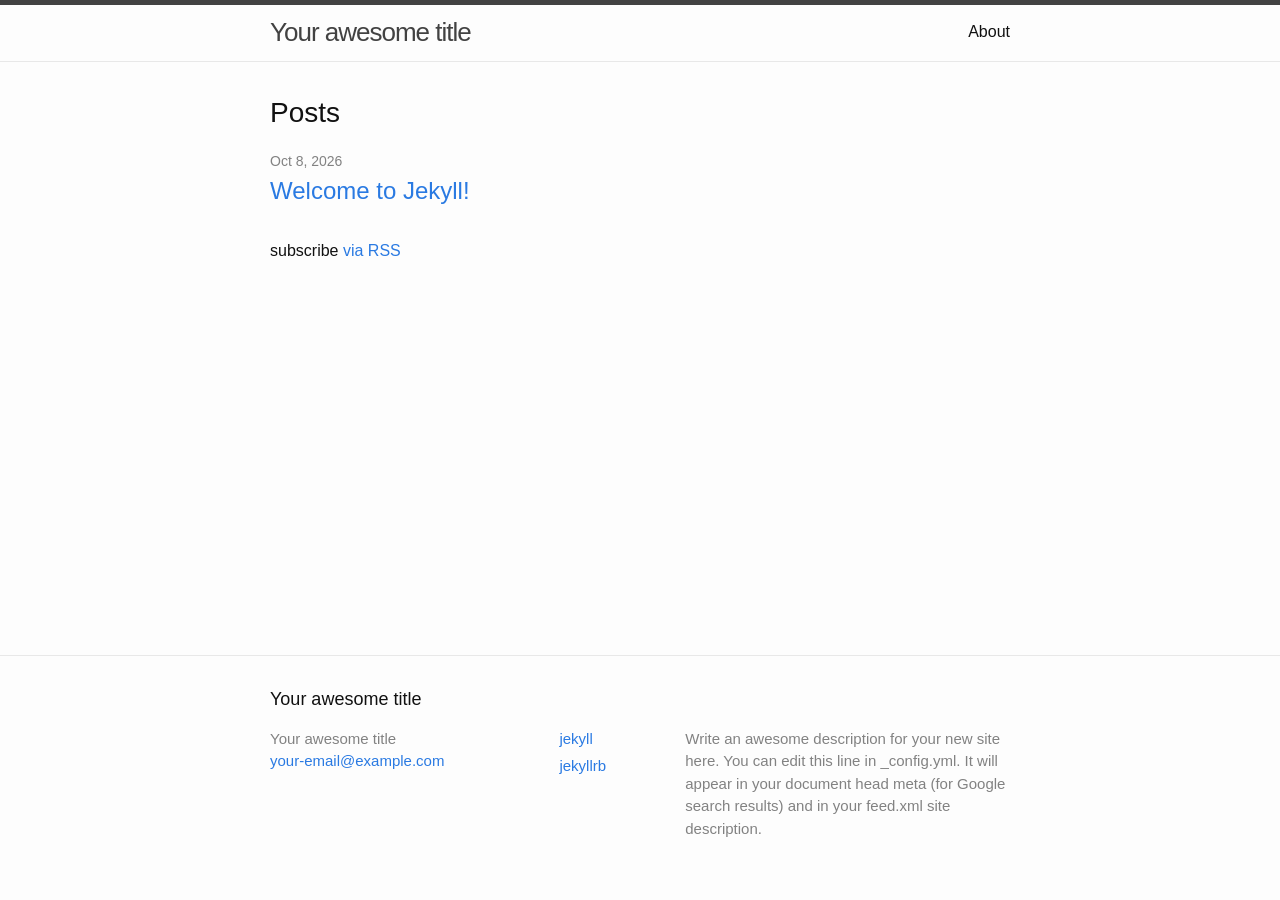
==== index.html @ 472cd076 "deploy: PulseGear/FleetImpulse.in@5b609e39529fab833a03f950bbbc239ffcf9d746" ====
<!DOCTYPE html>
<html lang="en"><head>
  <meta charset="utf-8">
  <meta http-equiv="X-UA-Compatible" content="IE=edge">
  <meta name="viewport" content="width=device-width, initial-scale=1"><!-- Begin Jekyll SEO tag v2.9.1 -->
<title>Your awesome title | Write an awesome description for your new site here. You can edit this line in _config.yml. It will appear in your document head meta (for Google search results) and in your feed.xml site description.</title>
<meta name="generator" content="Jekyll v4.4.1" />
<meta property="og:title" content="Your awesome title" />
<meta property="og:locale" content="en_US" />
<meta name="description" content="Write an awesome description for your new site here. You can edit this line in _config.yml. It will appear in your document head meta (for Google search results) and in your feed.xml site description." />
<meta name="twitter:description" property="og:description" content="Write an awesome description for your new site here. You can edit this line in _config.yml. It will appear in your document head meta (for Google search results) and in your feed.xml site description." />
<link rel="canonical" href="/" />
<meta property="og:url" content="/" />
<meta property="og:site_name" content="Your awesome title" />
<meta property="og:type" content="website" />
<meta name="twitter:card" content="summary" />
<meta name="twitter:title" content="Your awesome title" />
<script type="application/ld+json">
{"@context":"https://schema.org","@type":"WebSite","description":"Write an awesome description for your new site here. You can edit this line in _config.yml. It will appear in your document head meta (for Google search results) and in your feed.xml site description.","headline":"Your awesome title","name":"Your awesome title","url":"/"}</script>
<!-- End Jekyll SEO tag -->
<link rel="stylesheet" href="/assets/main.css"><link type="application/atom+xml" rel="alternate" href="/feed.xml" title="Your awesome title" /></head>
<body><header class="site-header" role="banner">

  <div class="wrapper"><a class="site-title" rel="author" href="/">Your awesome title</a><nav class="site-nav">
        <input type="checkbox" id="nav-trigger" class="nav-trigger" />
        <label for="nav-trigger">
          <span class="menu-icon">
            <svg viewBox="0 0 18 15" width="18px" height="15px">
              <path d="M18,1.484c0,0.82-0.665,1.484-1.484,1.484H1.484C0.665,2.969,0,2.304,0,1.484l0,0C0,0.665,0.665,0,1.484,0 h15.032C17.335,0,18,0.665,18,1.484L18,1.484z M18,7.516C18,8.335,17.335,9,16.516,9H1.484C0.665,9,0,8.335,0,7.516l0,0 c0-0.82,0.665-1.484,1.484-1.484h15.032C17.335,6.031,18,6.696,18,7.516L18,7.516z M18,13.516C18,14.335,17.335,15,16.516,15H1.484 C0.665,15,0,14.335,0,13.516l0,0c0-0.82,0.665-1.483,1.484-1.483h15.032C17.335,12.031,18,12.695,18,13.516L18,13.516z"/>
            </svg>
          </span>
        </label>

        <div class="trigger"><a class="page-link" href="/about/">About</a></div>
      </nav></div>
</header>
<main class="page-content" aria-label="Content">
      <div class="wrapper">
        <div class="home">
<h2 class="post-list-heading">Posts</h2>
    <ul class="post-list"><li><span class="post-meta">Oct 8, 2026</span>
        <h3>
          <a class="post-link" href="/jekyll/update/2026/10/08/welcome-to-jekyll.html">
            Welcome to Jekyll!
          </a>
        </h3></li></ul>

    <p class="rss-subscribe">subscribe <a href="/feed.xml">via RSS</a></p></div>

      </div>
    </main><footer class="site-footer h-card">
  <data class="u-url" href="/"></data>

  <div class="wrapper">

    <h2 class="footer-heading">Your awesome title</h2>

    <div class="footer-col-wrapper">
      <div class="footer-col footer-col-1">
        <ul class="contact-list">
          <li class="p-name">Your awesome title</li><li><a class="u-email" href="mailto:your-email@example.com">your-email@example.com</a></li></ul>
      </div>

      <div class="footer-col footer-col-2"><ul class="social-media-list"><li><a href="https://github.com/jekyll"><svg class="svg-icon"><use xlink:href="/assets/minima-social-icons.svg#github"></use></svg> <span class="username">jekyll</span></a></li><li><a href="https://www.twitter.com/jekyllrb"><svg class="svg-icon"><use xlink:href="/assets/minima-social-icons.svg#twitter"></use></svg> <span class="username">jekyllrb</span></a></li></ul>
</div>

      <div class="footer-col footer-col-3">
        <p>Write an awesome description for your new site here. You can edit this line in _config.yml. It will appear in your document head meta (for Google search results) and in your feed.xml site description.</p>
      </div>
    </div>

  </div>

</footer>
</body>

</html>
---- assets/main.css ----
/**
 * Reset some basic elements
 */
body, h1, h2, h3, h4, h5, h6,
p, blockquote, pre, hr,
dl, dd, ol, ul, figure {
  margin: 0;
  padding: 0;
}

/**
 * Basic styling
 */
body {
  font: 400 16px/1.5 -apple-system, BlinkMacSystemFont, "Segoe UI", Roboto, Helvetica, Arial, sans-serif, "Apple Color Emoji", "Segoe UI Emoji", "Segoe UI Symbol";
  color: #111;
  background-color: #fdfdfd;
  -webkit-text-size-adjust: 100%;
  -webkit-font-feature-settings: "kern" 1;
  -moz-font-feature-settings: "kern" 1;
  -o-font-feature-settings: "kern" 1;
  font-feature-settings: "kern" 1;
  font-kerning: normal;
  display: flex;
  min-height: 100vh;
  flex-direction: column;
}

/**
 * Set `margin-bottom` to maintain vertical rhythm
 */
h1, h2, h3, h4, h5, h6,
p, blockquote, pre,
ul, ol, dl, figure,
.highlight {
  margin-bottom: 15px;
}

/**
 * `main` element
 */
main {
  display: block; /* Default value of `display` of `main` element is 'inline' in IE 11. */
}

/**
 * Images
 */
img {
  max-width: 100%;
  vertical-align: middle;
}

/**
 * Figures
 */
figure > img {
  display: block;
}

figcaption {
  font-size: 14px;
}

/**
 * Lists
 */
ul, ol {
  margin-left: 30px;
}

li > ul,
li > ol {
  margin-bottom: 0;
}

/**
 * Headings
 */
h1, h2, h3, h4, h5, h6 {
  font-weight: 400;
}

/**
 * Links
 */
a {
  color: #2a7ae2;
  text-decoration: none;
}
a:visited {
  color: rgb(8.9993518068%, 33.8251498947%, 66.0986874088%);
}
a:hover {
  color: #111;
  text-decoration: underline;
}
.social-media-list a:hover {
  text-decoration: none;
}
.social-media-list a:hover .username {
  text-decoration: underline;
}

/**
 * Blockquotes
 */
blockquote {
  color: #828282;
  border-left: 4px solid #e8e8e8;
  padding-left: 15px;
  font-size: 18px;
  letter-spacing: -1px;
  font-style: italic;
}
blockquote > :last-child {
  margin-bottom: 0;
}

/**
 * Code formatting
 */
pre,
code {
  font-size: 15px;
  border: 1px solid #e8e8e8;
  border-radius: 3px;
  background-color: #eef;
}

code {
  padding: 1px 5px;
}

pre {
  padding: 8px 12px;
  overflow-x: auto;
}
pre > code {
  border: 0;
  padding-right: 0;
  padding-left: 0;
}

/**
 * Wrapper
 */
.wrapper {
  max-width: -webkit-calc(800px - (30px * 2));
  max-width: calc(800px - 30px * 2);
  margin-right: auto;
  margin-left: auto;
  padding-right: 30px;
  padding-left: 30px;
}
@media screen and (max-width: 800px) {
  .wrapper {
    max-width: -webkit-calc(800px - (30px));
    max-width: calc(800px - (30px));
    padding-right: 15px;
    padding-left: 15px;
  }
}

/**
 * Clearfix
 */
.footer-col-wrapper:after, .wrapper:after {
  content: "";
  display: table;
  clear: both;
}

/**
 * Icons
 */
.svg-icon {
  width: 16px;
  height: 16px;
  display: inline-block;
  fill: #828282;
  padding-right: 5px;
  vertical-align: text-top;
}

.social-media-list li + li {
  padding-top: 5px;
}

/**
 * Tables
 */
table {
  margin-bottom: 30px;
  width: 100%;
  text-align: left;
  color: rgb(24.6666666667%, 24.6666666667%, 24.6666666667%);
  border-collapse: collapse;
  border: 1px solid #e8e8e8;
}
table tr:nth-child(even) {
  background-color: rgb(96.9803921569%, 96.9803921569%, 96.9803921569%);
}
table th, table td {
  padding: 9.999999999px 15px;
}
table th {
  background-color: rgb(93.9803921569%, 93.9803921569%, 93.9803921569%);
  border: 1px solid rgb(86.9803921569%, 86.9803921569%, 86.9803921569%);
  border-bottom-color: rgb(78.9803921569%, 78.9803921569%, 78.9803921569%);
}
table td {
  border: 1px solid #e8e8e8;
}

/**
 * Site header
 */
.site-header {
  border-top: 5px solid rgb(25.9803921569%, 25.9803921569%, 25.9803921569%);
  border-bottom: 1px solid #e8e8e8;
  min-height: 55.95px;
  position: relative;
}

.site-title {
  font-size: 26px;
  font-weight: 300;
  line-height: 54px;
  letter-spacing: -1px;
  margin-bottom: 0;
  float: left;
}
.site-title, .site-title:visited {
  color: rgb(25.9803921569%, 25.9803921569%, 25.9803921569%);
}

.site-nav {
  float: right;
  line-height: 54px;
}
.site-nav .nav-trigger {
  display: none;
}
.site-nav .menu-icon {
  display: none;
}
.site-nav .page-link {
  color: #111;
  line-height: 1.5;
}
.site-nav .page-link:not(:last-child) {
  margin-right: 20px;
}
@media screen and (max-width: 600px) {
  .site-nav {
    position: absolute;
    top: 9px;
    right: 15px;
    background-color: #fdfdfd;
    border: 1px solid #e8e8e8;
    border-radius: 5px;
    text-align: right;
  }
  .site-nav label[for=nav-trigger] {
    display: block;
    float: right;
    width: 36px;
    height: 36px;
    z-index: 2;
    cursor: pointer;
  }
  .site-nav .menu-icon {
    display: block;
    float: right;
    width: 36px;
    height: 26px;
    line-height: 0;
    padding-top: 10px;
    text-align: center;
  }
  .site-nav .menu-icon > svg {
    fill: rgb(25.9803921569%, 25.9803921569%, 25.9803921569%);
  }
  .site-nav input ~ .trigger {
    clear: both;
    display: none;
  }
  .site-nav input:checked ~ .trigger {
    display: block;
    padding-bottom: 5px;
  }
  .site-nav .page-link {
    display: block;
    margin-left: 20px;
    padding: 5px 10px;
  }
  .site-nav .page-link:not(:last-child) {
    margin-right: 0;
  }
}

/**
 * Site footer
 */
.site-footer {
  border-top: 1px solid #e8e8e8;
  padding: 30px 0;
}

.footer-heading {
  font-size: 18px;
  margin-bottom: 15px;
}

.contact-list,
.social-media-list {
  list-style: none;
  margin-left: 0;
}

.footer-col-wrapper {
  font-size: 15px;
  color: #828282;
  margin-left: -15px;
}

.footer-col {
  float: left;
  margin-bottom: 15px;
  padding-left: 15px;
}

.footer-col-1 {
  width: -webkit-calc(35% - (30px / 2));
  width: calc(35% - 30px / 2);
}

.footer-col-2 {
  width: -webkit-calc(20% - (30px / 2));
  width: calc(20% - 30px / 2);
}

.footer-col-3 {
  width: -webkit-calc(45% - (30px / 2));
  width: calc(45% - 30px / 2);
}

@media screen and (max-width: 800px) {
  .footer-col-1,
  .footer-col-2 {
    width: -webkit-calc(50% - (30px / 2));
    width: calc(50% - 30px / 2);
  }
  .footer-col-3 {
    width: -webkit-calc(100% - (30px / 2));
    width: calc(100% - 30px / 2);
  }
}
@media screen and (max-width: 600px) {
  .footer-col {
    float: none;
    width: -webkit-calc(100% - (30px / 2));
    width: calc(100% - 30px / 2);
  }
}
/**
 * Page content
 */
.page-content {
  padding: 30px 0;
  flex: 1;
}

.page-heading {
  font-size: 32px;
}

.post-list-heading {
  font-size: 28px;
}

.post-list {
  margin-left: 0;
  list-style: none;
}
.post-list > li {
  margin-bottom: 30px;
}

.post-meta {
  font-size: 14px;
  color: #828282;
}

.post-link {
  display: block;
  font-size: 24px;
}

/**
 * Posts
 */
.post-header {
  margin-bottom: 30px;
}

.post-title {
  font-size: 42px;
  letter-spacing: -1px;
  line-height: 1;
}
@media screen and (max-width: 800px) {
  .post-title {
    font-size: 36px;
  }
}

.post-content {
  margin-bottom: 30px;
}
.post-content h2 {
  font-size: 32px;
}
@media screen and (max-width: 800px) {
  .post-content h2 {
    font-size: 28px;
  }
}
.post-content h3 {
  font-size: 26px;
}
@media screen and (max-width: 800px) {
  .post-content h3 {
    font-size: 22px;
  }
}
.post-content h4 {
  font-size: 20px;
}
@media screen and (max-width: 800px) {
  .post-content h4 {
    font-size: 18px;
  }
}

/**
 * Syntax highlighting styles
 */
.highlight {
  background: #fff;
}
.highlighter-rouge .highlight {
  background: #eef;
}
.highlight .c {
  color: #998;
  font-style: italic;
}
.highlight .err {
  color: #a61717;
  background-color: #e3d2d2;
}
.highlight .k {
  font-weight: bold;
}
.highlight .o {
  font-weight: bold;
}
.highlight .cm {
  color: #998;
  font-style: italic;
}
.highlight .cp {
  color: #999;
  font-weight: bold;
}
.highlight .c1 {
  color: #998;
  font-style: italic;
}
.highlight .cs {
  color: #999;
  font-weight: bold;
  font-style: italic;
}
.highlight .gd {
  color: #000;
  background-color: #fdd;
}
.highlight .gd .x {
  color: #000;
  background-color: #faa;
}
.highlight .ge {
  font-style: italic;
}
.highlight .gr {
  color: #a00;
}
.highlight .gh {
  color: #999;
}
.highlight .gi {
  color: #000;
  background-color: #dfd;
}
.highlight .gi .x {
  color: #000;
  background-color: #afa;
}
.highlight .go {
  color: #888;
}
.highlight .gp {
  color: #555;
}
.highlight .gs {
  font-weight: bold;
}
.highlight .gu {
  color: #aaa;
}
.highlight .gt {
  color: #a00;
}
.highlight .kc {
  font-weight: bold;
}
.highlight .kd {
  font-weight: bold;
}
.highlight .kp {
  font-weight: bold;
}
.highlight .kr {
  font-weight: bold;
}
.highlight .kt {
  color: #458;
  font-weight: bold;
}
.highlight .m {
  color: #099;
}
.highlight .s {
  color: #d14;
}
.highlight .na {
  color: #008080;
}
.highlight .nb {
  color: #0086B3;
}
.highlight .nc {
  color: #458;
  font-weight: bold;
}
.highlight .no {
  color: #008080;
}
.highlight .ni {
  color: #800080;
}
.highlight .ne {
  color: #900;
  font-weight: bold;
}
.highlight .nf {
  color: #900;
  font-weight: bold;
}
.highlight .nn {
  color: #555;
}
.highlight .nt {
  color: #000080;
}
.highlight .nv {
  color: #008080;
}
.highlight .ow {
  font-weight: bold;
}
.highlight .w {
  color: #bbb;
}
.highlight .mf {
  color: #099;
}
.highlight .mh {
  color: #099;
}
.highlight .mi {
  color: #099;
}
.highlight .mo {
  color: #099;
}
.highlight .sb {
  color: #d14;
}
.highlight .sc {
  color: #d14;
}
.highlight .sd {
  color: #d14;
}
.highlight .s2 {
  color: #d14;
}
.highlight .se {
  color: #d14;
}
.highlight .sh {
  color: #d14;
}
.highlight .si {
  color: #d14;
}
.highlight .sx {
  color: #d14;
}
.highlight .sr {
  color: #009926;
}
.highlight .s1 {
  color: #d14;
}
.highlight .ss {
  color: #990073;
}
.highlight .bp {
  color: #999;
}
.highlight .vc {
  color: #008080;
}
.highlight .vg {
  color: #008080;
}
.highlight .vi {
  color: #008080;
}
.highlight .il {
  color: #099;
}

/*# sourceMappingURL=main.css.map */
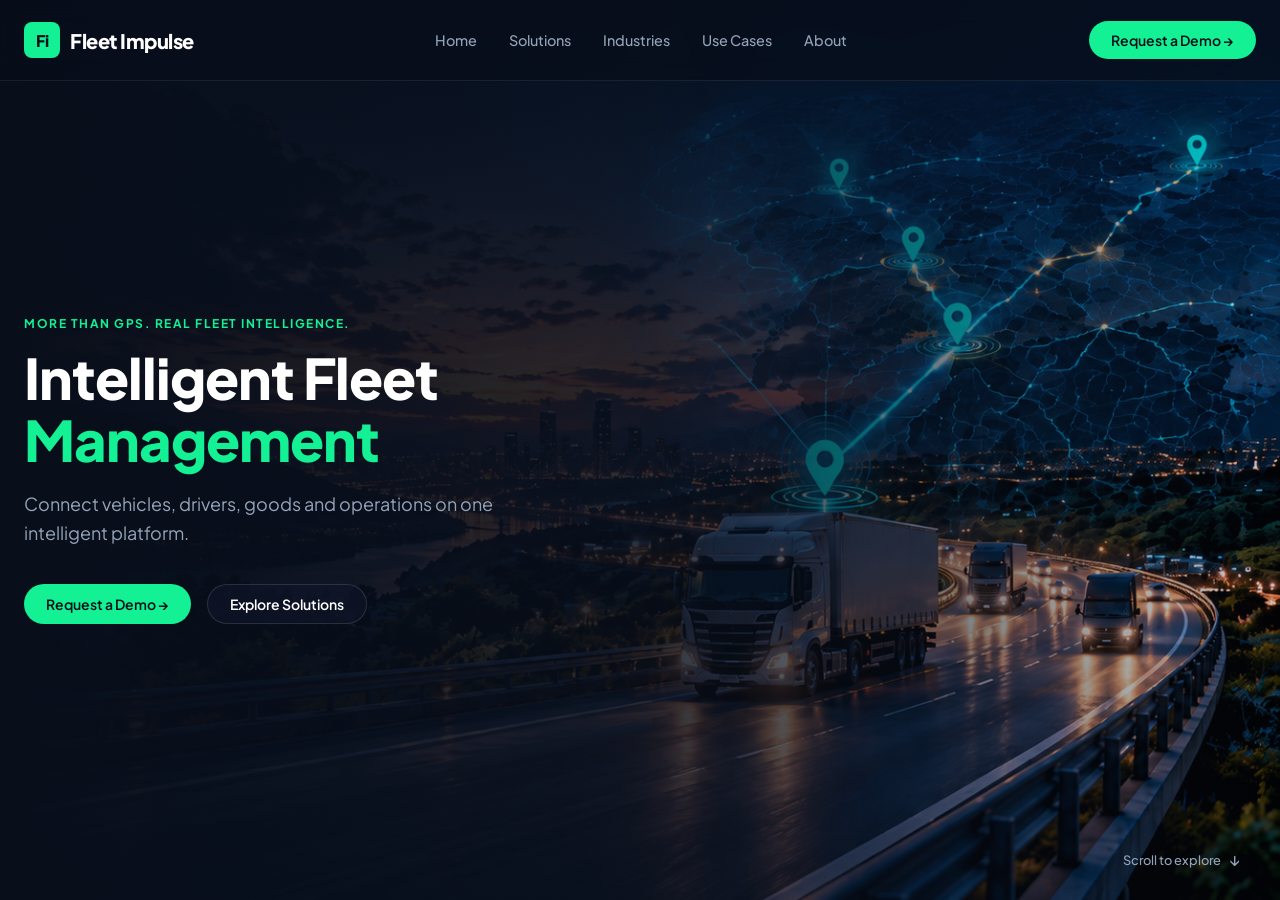
==== commit 504d4705: "deploy: PulseGear/FleetImpulse.in@5bba567a466fba588f09e1c0fe38f28b420a9d62" ====
--- a/index.html
+++ b/index.html
@@ -1,77 +1,68 @@
 <!DOCTYPE html>
-<html lang="en"><head>
+<html lang="en">
+<head>
   <meta charset="utf-8">
-  <meta http-equiv="X-UA-Compatible" content="IE=edge">
-  <meta name="viewport" content="width=device-width, initial-scale=1"><!-- Begin Jekyll SEO tag v2.9.1 -->
-<title>Your awesome title | Write an awesome description for your new site here. You can edit this line in _config.yml. It will appear in your document head meta (for Google search results) and in your feed.xml site description.</title>
-<meta name="generator" content="Jekyll v4.4.1" />
-<meta property="og:title" content="Your awesome title" />
-<meta property="og:locale" content="en_US" />
-<meta name="description" content="Write an awesome description for your new site here. You can edit this line in _config.yml. It will appear in your document head meta (for Google search results) and in your feed.xml site description." />
-<meta name="twitter:description" property="og:description" content="Write an awesome description for your new site here. You can edit this line in _config.yml. It will appear in your document head meta (for Google search results) and in your feed.xml site description." />
-<link rel="canonical" href="/" />
-<meta property="og:url" content="/" />
-<meta property="og:site_name" content="Your awesome title" />
-<meta property="og:type" content="website" />
-<meta name="twitter:card" content="summary" />
-<meta name="twitter:title" content="Your awesome title" />
-<script type="application/ld+json">
-{"@context":"https://schema.org","@type":"WebSite","description":"Write an awesome description for your new site here. You can edit this line in _config.yml. It will appear in your document head meta (for Google search results) and in your feed.xml site description.","headline":"Your awesome title","name":"Your awesome title","url":"/"}</script>
-<!-- End Jekyll SEO tag -->
-<link rel="stylesheet" href="/assets/main.css"><link type="application/atom+xml" rel="alternate" href="/feed.xml" title="Your awesome title" /></head>
-<body><header class="site-header" role="banner">
+<meta name="viewport" content="width=device-width, initial-scale=1.0">
+<title>Fleet Impulse | Intelligent Fleet Management | Fleet Impulse</title>
+<link rel="stylesheet" href="/assets/css/main.css">
+</head>
+<body>
 
-  <div class="wrapper"><a class="site-title" rel="author" href="/">Your awesome title</a><nav class="site-nav">
-        <input type="checkbox" id="nav-trigger" class="nav-trigger" />
-        <label for="nav-trigger">
-          <span class="menu-icon">
-            <svg viewBox="0 0 18 15" width="18px" height="15px">
-              <path d="M18,1.484c0,0.82-0.665,1.484-1.484,1.484H1.484C0.665,2.969,0,2.304,0,1.484l0,0C0,0.665,0.665,0,1.484,0 h15.032C17.335,0,18,0.665,18,1.484L18,1.484z M18,7.516C18,8.335,17.335,9,16.516,9H1.484C0.665,9,0,8.335,0,7.516l0,0 c0-0.82,0.665-1.484,1.484-1.484h15.032C17.335,6.031,18,6.696,18,7.516L18,7.516z M18,13.516C18,14.335,17.335,15,16.516,15H1.484 C0.665,15,0,14.335,0,13.516l0,0c0-0.82,0.665-1.483,1.484-1.483h15.032C17.335,12.031,18,12.695,18,13.516L18,13.516z"/>
-            </svg>
-          </span>
-        </label>
+  <header class="site-header">
+  <div class="container header-inner">
+    <a href="/" class="brand-logo">
+      <div class="logo-badge">Fi</div>
+      <span>Fleet Impulse</span>
+    </a>
 
-        <div class="trigger"><a class="page-link" href="/about/">About</a></div>
-      </nav></div>
+    <nav class="nav-links">
+      <a href="#">Home</a>
+      <a href="#solutions">Solutions</a>
+      <a href="#industries">Industries</a>
+      <a href="#use-cases">Use Cases</a>
+      <a href="#about">About</a>
+    </nav>
+
+    <div class="header-actions">
+      <a href="#" class="btn btn-primary">Request a Demo &rarr;</a>
+    </div>
+  </div>
 </header>
-<main class="page-content" aria-label="Content">
-      <div class="wrapper">
-        <div class="home">
-<h2 class="post-list-heading">Posts</h2>
-    <ul class="post-list"><li><span class="post-meta">Oct 8, 2026</span>
-        <h3>
-          <a class="post-link" href="/jekyll/update/2026/10/08/welcome-to-jekyll.html">
-            Welcome to Jekyll!
-          </a>
-        </h3></li></ul>
 
-    <p class="rss-subscribe">subscribe <a href="/feed.xml">via RSS</a></p></div>
+<section class="hero-section">
+  <!-- Background Image & Overlay -->
+  <div class="hero-bg-wrapper">
+    <img src="/assets/images/hero-bg.png" alt="Fleet Impulse Connected Highway" class="hero-bg-img">
+    <div class="hero-bg-overlay"></div>
+  </div>
 
-      </div>
-    </main><footer class="site-footer h-card">
-  <data class="u-url" href="/"></data>
-
-  <div class="wrapper">
-
-    <h2 class="footer-heading">Your awesome title</h2>
-
-    <div class="footer-col-wrapper">
-      <div class="footer-col footer-col-1">
-        <ul class="contact-list">
-          <li class="p-name">Your awesome title</li><li><a class="u-email" href="mailto:your-email@example.com">your-email@example.com</a></li></ul>
-      </div>
-
-      <div class="footer-col footer-col-2"><ul class="social-media-list"><li><a href="https://github.com/jekyll"><svg class="svg-icon"><use xlink:href="/assets/minima-social-icons.svg#github"></use></svg> <span class="username">jekyll</span></a></li><li><a href="https://www.twitter.com/jekyllrb"><svg class="svg-icon"><use xlink:href="/assets/minima-social-icons.svg#twitter"></use></svg> <span class="username">jekyllrb</span></a></li></ul>
-</div>
-
-      <div class="footer-col footer-col-3">
-        <p>Write an awesome description for your new site here. You can edit this line in _config.yml. It will appear in your document head meta (for Google search results) and in your feed.xml site description.</p>
+  <div class="container hero-content-container">
+    <div class="hero-grid">
+      <!-- Left Column Content -->
+      <div class="hero-text-col">
+        <span class="eyebrow">MORE THAN GPS. REAL FLEET INTELLIGENCE.</span>
+        <h1 class="hero-title">
+          Intelligent Fleet <br>
+          <span class="highlight">Management</span>
+        </h1>
+        <p class="hero-subtitle">
+          Connect vehicles, drivers, goods and operations on one intelligent platform.
+        </p>
+        
+        <div class="hero-buttons">
+          <a href="#" class="btn btn-primary">Request a Demo &rarr;</a>
+          <a href="#solutions" class="btn btn-outline">Explore Solutions</a>
+        </div>
       </div>
     </div>
-
   </div>
 
-</footer>
+  <!-- Scroll Cue (Anchored to Bottom Right) -->
+  <a href="#solutions" class="scroll-cue">
+    <span>Scroll to explore</span>
+    <span class="arrow-down">&darr;</span>
+  </a>
+</section>
+
 </body>
-
-</html>
+</html>
--- a/assets/css/main.css
+++ b/assets/css/main.css
@@ -0,0 +1 @@
+@import"https://fonts.googleapis.com/css2?family=Plus+Jakarta+Sans:wght@300;400;500;600;700;800&display=swap";:root{--bg-dark: #080E1A;--bg-card: rgba(15, 23, 42, 0.85);--border-color: rgba(255, 255, 255, 0.12);--accent-cyan: #14F195;--accent-cyan-hover: #00D685;--text-white: #FFFFFF;--text-muted: #94A3B8;--font-primary: 'Plus Jakarta Sans', -apple-system, BlinkMacSystemFont, sans-serif}*,*::before,*::after{box-sizing:border-box}html,body{margin:0;padding:0;width:100%;max-width:100%;overflow-x:hidden;background-color:var(--bg-dark);color:var(--text-white);font-family:var(--font-primary);-webkit-font-smoothing:antialiased}a{text-decoration:none;color:inherit}.container{width:100%;max-width:1280px;margin:0 auto;padding:0 24px}.site-header{position:absolute;top:0;left:0;width:100%;z-index:50;border-bottom:1px solid rgba(255,255,255,.08);background:rgba(8,14,26,.7);backdrop-filter:blur(12px)}.header-inner{height:80px;display:flex;align-items:center;justify-content:space-between}.brand-logo{display:flex;align-items:center;gap:10px;font-weight:800;font-size:1.25rem;letter-spacing:-0.5px}.logo-badge{width:36px;height:36px;background-color:var(--accent-cyan);color:#080e1a;border-radius:8px;display:flex;align-items:center;justify-content:center;font-weight:800;font-size:1rem}.nav-links{display:flex;gap:32px;align-items:center}.nav-links a{color:var(--text-muted);font-size:.9rem;font-weight:500;transition:color .2s ease}.nav-links a:hover{color:var(--text-white)}.header-actions{display:flex;align-items:center;gap:12px}.btn{padding:10px 22px;border-radius:30px;font-size:.875rem;font-weight:600;cursor:pointer;display:inline-flex;align-items:center;gap:6px;transition:all .2s ease}.btn-primary{background-color:var(--accent-cyan);color:#080e1a;border:none}.btn-primary:hover{background-color:var(--accent-cyan-hover);transform:translateY(-1px)}.btn-outline{background:rgba(15,23,42,.6);color:var(--text-white);border:1px solid var(--border-color)}.btn-outline:hover{background-color:rgba(255,255,255,.1)}.hero-section{position:relative;min-height:100vh;width:100%;display:flex;align-items:center;padding-top:100px;padding-bottom:60px}.hero-bg-wrapper{position:absolute;top:0;left:0;width:100%;height:100%;z-index:1;overflow:hidden}.hero-bg-img{width:100%;height:100%;object-fit:cover;object-position:center right;display:block}.hero-bg-overlay{position:absolute;inset:0;background:linear-gradient(90deg, #080E1A 0%, rgba(8, 14, 26, 0.85) 50%, rgba(8, 14, 26, 0.2) 100%)}.hero-content-container{position:relative;z-index:10}.hero-grid{display:grid;grid-template-columns:1fr 1fr;gap:40px;align-items:center}.hero-text-col{max-width:580px}.eyebrow{color:var(--accent-cyan);font-size:.75rem;font-weight:700;letter-spacing:1.5px;margin-bottom:16px;display:block}.hero-title{font-size:3.5rem;font-weight:800;line-height:1.1;margin:0 0 20px 0;letter-spacing:-1px}.hero-title .highlight{color:var(--accent-cyan)}.hero-subtitle{color:var(--text-muted);font-size:1.125rem;line-height:1.6;margin-bottom:36px;max-width:480px}.hero-buttons{display:flex;gap:16px}.scroll-cue{position:absolute;bottom:30px;right:40px;z-index:20;display:flex;align-items:center;gap:8px;font-size:.8rem;font-weight:500;color:var(--text-muted);transition:color .2s ease}.scroll-cue:hover{color:var(--accent-cyan)}.scroll-cue .arrow-down{font-size:1rem}@media(max-width: 992px){.hero-grid{grid-template-columns:1fr}.nav-links{display:none}.hero-title{font-size:2.5rem}.hero-bg-overlay{background:linear-gradient(180deg, #080E1A 0%, rgba(8, 14, 26, 0.85) 60%, #080E1A 100%)}.scroll-cue{bottom:20px;right:20px}}/*# sourceMappingURL=main.css.map */
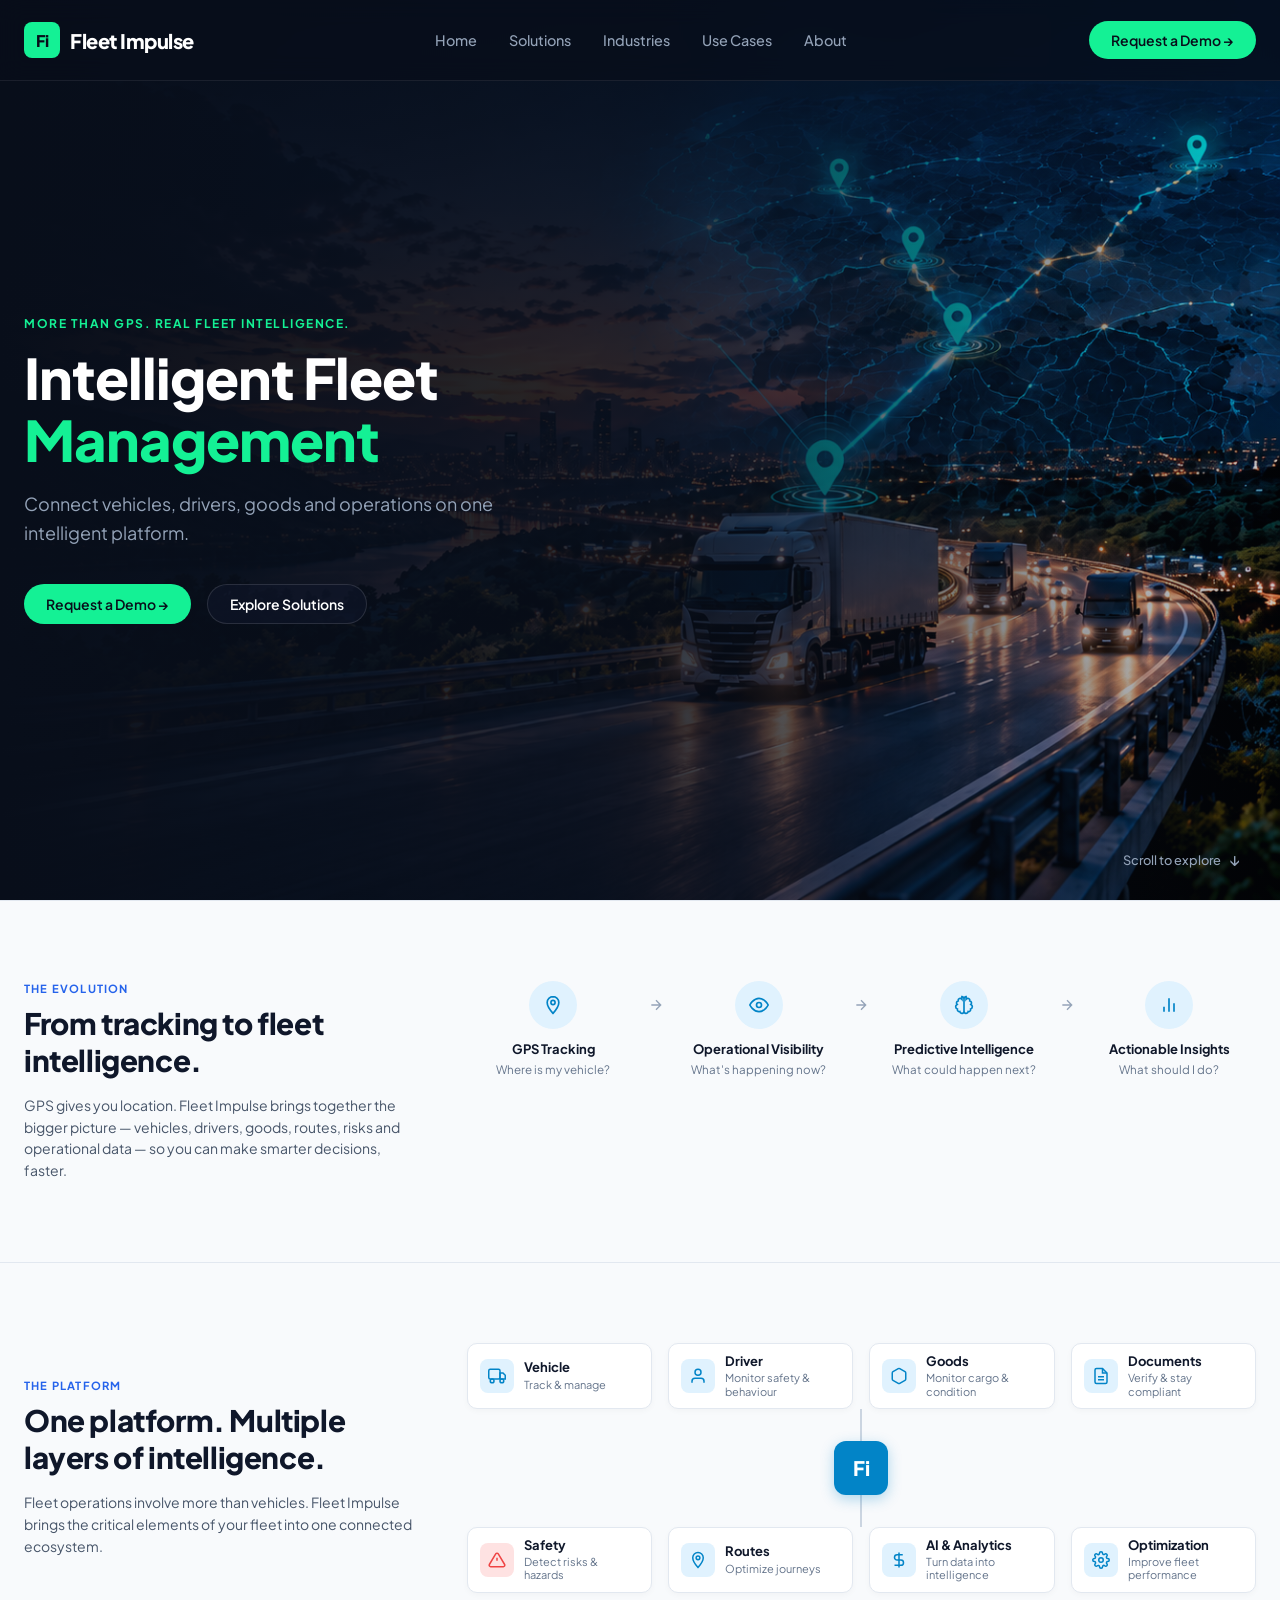
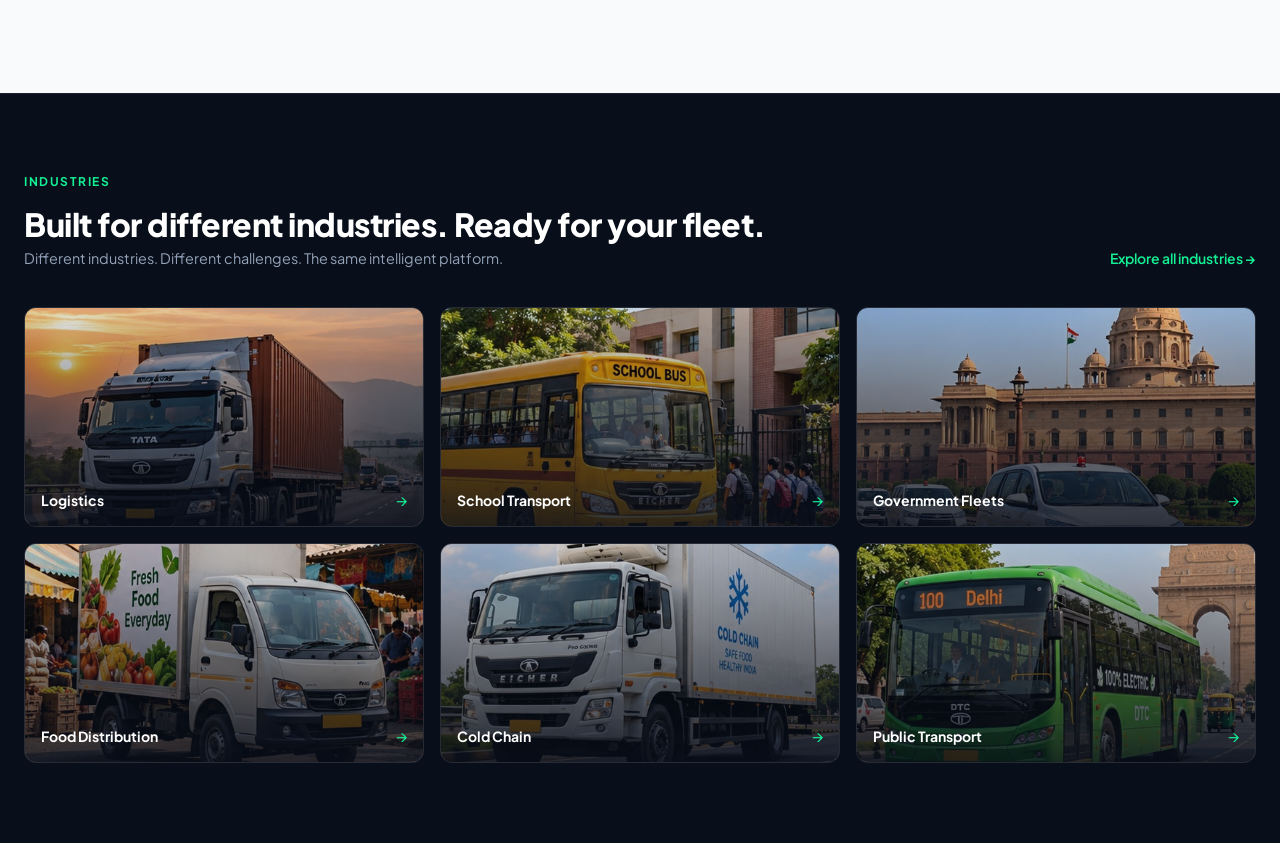
==== commit cf1602c6: "deploy: PulseGear/FleetImpulse.in@04e87a84409951355b4ce1a5a96f19c85a48dc06" ====
--- a/index.html
+++ b/index.html
@@ -63,6 +63,324 @@
     <span class="arrow-down">&darr;</span>
   </a>
 </section>
+<section id="evolution" class="evolution-section">
+  <div class="container">
+    <div class="evolution-grid">
+      
+      <!-- Left Column: Copy -->
+      <div class="evolution-text-col">
+        <span class="section-eyebrow">THE EVOLUTION</span>
+        <h2 class="section-title">From tracking to fleet intelligence.</h2>
+        <p class="section-description">
+          GPS gives you location. Fleet Impulse brings together the bigger picture — vehicles, drivers, goods, routes, risks and operational data — so you can make smarter decisions, faster.
+        </p>
+      </div>
+
+      <!-- Right Column: 4-Step Pipeline -->
+      <div class="evolution-steps-col">
+        <div class="evolution-pipeline">
+          
+          <!-- Step 1 -->
+          <div class="step-card">
+            <div class="step-icon-wrapper">
+              <svg class="step-icon" viewBox="0 0 24 24" fill="none" stroke="currentColor" stroke-width="2">
+                <path d="M12 2C8.13 2 5 5.13 5 9c0 5.25 7 13 7 13s7-7.75 7-13c0-3.87-3.13-7-7-7z"/>
+                <circle cx="12" cy="9" r="2.5"/>
+              </svg>
+            </div>
+            <h3 class="step-title">GPS Tracking</h3>
+            <p class="step-subtitle">Where is my vehicle?</p>
+          </div>
+
+          <div class="step-arrow">
+            <svg viewBox="0 0 24 24" fill="none" stroke="currentColor" stroke-width="2">
+              <path d="M5 12h14M12 5l7 7-7 7"/>
+            </svg>
+          </div>
+
+          <!-- Step 2 -->
+          <div class="step-card">
+            <div class="step-icon-wrapper">
+              <svg class="step-icon" viewBox="0 0 24 24" fill="none" stroke="currentColor" stroke-width="2">
+                <path d="M1 12s4-8 11-8 11 8 11 8-4 8-11 8-11-8-11-8z"/>
+                <circle cx="12" cy="12" r="3"/>
+              </svg>
+            </div>
+            <h3 class="step-title">Operational Visibility</h3>
+            <p class="step-subtitle">What's happening now?</p>
+          </div>
+
+          <div class="step-arrow">
+            <svg viewBox="0 0 24 24" fill="none" stroke="currentColor" stroke-width="2">
+              <path d="M5 12h14M12 5l7 7-7 7"/>
+            </svg>
+          </div>
+
+          <!-- Step 3: Predictive Intelligence (Brain / AI Icon) -->
+          <div class="step-card">
+            <div class="step-icon-wrapper">
+              <svg class="step-icon" viewBox="0 0 24 24" fill="none" stroke="currentColor" stroke-width="2">
+                <path d="M9.5 2A2.5 2.5 0 0 1 12 4.5v15a2.5 2.5 0 0 1-4.96.44 2.5 2.5 0 0 1-2.96-3.08 3 3 0 0 1-.34-5.58 2.5 2.5 0 0 1 1.32-4.24 2.5 2.5 0 0 1 4.44-2.04zM14.5 2A2.5 2.5 0 0 0 12 4.5v15a2.5 2.5 0 0 0 4.96.44 2.5 2.5 0 0 0 2.96-3.08 3 3 0 0 0 .34-5.58 2.5 2.5 0 0 0-1.32-4.24 2.5 2.5 0 0 0-4.44-2.04z"/>
+              </svg>
+            </div>
+            <h3 class="step-title">Predictive Intelligence</h3>
+            <p class="step-subtitle">What could happen next?</p>
+          </div>
+
+          <div class="step-arrow">
+            <svg viewBox="0 0 24 24" fill="none" stroke="currentColor" stroke-width="2">
+              <path d="M5 12h14M12 5l7 7-7 7"/>
+            </svg>
+          </div>
+
+          <!-- Step 4 -->
+          <div class="step-card">
+            <div class="step-icon-wrapper">
+              <svg class="step-icon" viewBox="0 0 24 24" fill="none" stroke="currentColor" stroke-width="2">
+                <path d="M18 20V10M12 20V4M6 20v-6"/>
+              </svg>
+            </div>
+            <h3 class="step-title">Actionable Insights</h3>
+            <p class="step-subtitle">What should I do?</p>
+          </div>
+
+        </div>
+      </div>
+
+    </div>
+  </div>
+</section>
+<section id="platform" class="platform-section">
+  <div class="container">
+    <div class="platform-grid">
+      
+      <!-- Left Column: Copy -->
+      <div class="platform-text-col">
+        <span class="section-eyebrow">THE PLATFORM</span>
+        <h2 class="section-title">One platform. Multiple layers of intelligence.</h2>
+        <p class="section-description">
+          Fleet operations involve more than vehicles. Fleet Impulse brings the critical elements of your fleet into one connected ecosystem.
+        </p>
+      </div>
+
+      <!-- Right Column: Interactive Diagram Ecosystem -->
+      <div class="platform-visual-col">
+        <div class="ecosystem-container">
+          
+          <!-- Top Row Nodes -->
+          <div class="nodes-row top-row">
+            <div class="platform-node">
+              <div class="node-icon-box">
+                <svg viewBox="0 0 24 24" fill="none" stroke="currentColor" stroke-width="2">
+                  <rect x="1" y="3" width="15" height="13" rx="2"/>
+                  <polygon points="16 8 20 8 23 11 23 16 16 16 16 8"/>
+                  <circle cx="5.5" cy="18.5" r="2.5"/>
+                  <circle cx="18.5" cy="18.5" r="2.5"/>
+                </svg>
+              </div>
+              <div class="node-text">
+                <span class="node-title">Vehicle</span>
+                <span class="node-desc">Track & manage</span>
+              </div>
+            </div>
+
+            <div class="platform-node">
+              <div class="node-icon-box">
+                <svg viewBox="0 0 24 24" fill="none" stroke="currentColor" stroke-width="2">
+                  <path d="M20 21v-2a4 4 0 0 0-4-4H8a4 4 0 0 0-4 4v2"/>
+                  <circle cx="12" cy="7" r="4"/>
+                </svg>
+              </div>
+              <div class="node-text">
+                <span class="node-title">Driver</span>
+                <span class="node-desc">Monitor safety & behaviour</span>
+              </div>
+            </div>
+
+            <div class="platform-node">
+              <div class="node-icon-box">
+                <svg viewBox="0 0 24 24" fill="none" stroke="currentColor" stroke-width="2">
+                  <path d="M21 16V8a2 2 0 0 0-1-1.73l-7-4a2 2 0 0 0-2 0l-7 4A2 2 0 0 0 3 8v8a2 2 0 0 0 1 1.73l7 4a2 2 0 0 0 2 0l7-4A2 2 0 0 0 21 16z"/>
+                </svg>
+              </div>
+              <div class="node-text">
+                <span class="node-title">Goods</span>
+                <span class="node-desc">Monitor cargo & condition</span>
+              </div>
+            </div>
+
+            <div class="platform-node">
+              <div class="node-icon-box">
+                <svg viewBox="0 0 24 24" fill="none" stroke="currentColor" stroke-width="2">
+                  <path d="M14 2H6a2 2 0 0 0-2 2v16a2 2 0 0 0 2 2h12a2 2 0 0 0 2-2V8z"/>
+                  <polyline points="14 2 14 8 20 8"/>
+                  <line x1="16" y1="13" x2="8" y2="13"/>
+                  <line x1="16" y1="17" x2="8" y2="17"/>
+                </svg>
+              </div>
+              <div class="node-text">
+                <span class="node-title">Documents</span>
+                <span class="node-desc">Verify & stay compliant</span>
+              </div>
+            </div>
+          </div>
+
+          <!-- Central Core Node -->
+          <div class="center-hub-wrapper">
+            <div class="connecting-line line-v"></div>
+            <div class="center-hub">
+              <span class="hub-logo">Fi</span>
+            </div>
+          </div>
+
+          <!-- Bottom Row Nodes -->
+          <div class="nodes-row bottom-row">
+            <div class="platform-node">
+              <div class="node-icon-box accent-red">
+                <svg viewBox="0 0 24 24" fill="none" stroke="currentColor" stroke-width="2">
+                  <path d="M10.29 3.86L1.82 18a2 2 0 0 0 1.71 3h16.94a2 2 0 0 0 1.71-3L13.71 3.86a2 2 0 0 0-3.42 0z"/>
+                  <line x1="12" y1="9" x2="12" y2="13"/>
+                  <line x1="12" y1="17" x2="12.01" y2="17"/>
+                </svg>
+              </div>
+              <div class="node-text">
+                <span class="node-title">Safety</span>
+                <span class="node-desc">Detect risks & hazards</span>
+              </div>
+            </div>
+
+            <div class="platform-node">
+              <div class="node-icon-box accent-blue">
+                <svg viewBox="0 0 24 24" fill="none" stroke="currentColor" stroke-width="2">
+                  <path d="M12 2C8.13 2 5 5.13 5 9c0 5.25 7 13 7 13s7-7.75 7-13c0-3.87-3.13-7-7-7z"/>
+                  <circle cx="12" cy="9" r="2.5"/>
+                </svg>
+              </div>
+              <div class="node-text">
+                <span class="node-title">Routes</span>
+                <span class="node-desc">Optimize journeys</span>
+              </div>
+            </div>
+
+            <div class="platform-node">
+              <div class="node-icon-box accent-blue">
+                <svg viewBox="0 0 24 24" fill="none" stroke="currentColor" stroke-width="2">
+                  <path d="M12 2v20M17 5H9.5a3.5 3.5 0 0 0 0 7h5a3.5 3.5 0 0 1 0 7H6"/>
+                </svg>
+              </div>
+              <div class="node-text">
+                <span class="node-title">AI & Analytics</span>
+                <span class="node-desc">Turn data into intelligence</span>
+              </div>
+            </div>
+
+            <div class="platform-node">
+              <div class="node-icon-box accent-blue">
+                <svg viewBox="0 0 24 24" fill="none" stroke="currentColor" stroke-width="2">
+                  <circle cx="12" cy="12" r="3"/>
+                  <path d="M19.4 15a1.65 1.65 0 0 0 .33 1.82l.06.06a2 2 0 0 1 0 2.83 2 2 0 0 1-2.83 0l-.06-.06a1.65 1.65 0 0 0-1.82-.33 1.65 1.65 0 0 0-1 1.51V21a2 2 0 0 1-2 2 2 2 0 0 1-2-2v-.09A1.65 1.65 0 0 0 9 19.4a1.65 1.65 0 0 0-1.82.33l-.06.06a2 2 0 0 1-2.83 0 2 2 0 0 1 0-2.83l.06-.06a1.65 1.65 0 0 0 .33-1.82 1.65 1.65 0 0 0-1.51-1H3a2 2 0 0 1-2-2 2 2 0 0 1 2-2h.09A1.65 1.65 0 0 0 4.6 9a1.65 1.65 0 0 0-.33-1.82l-.06-.06a2 2 0 0 1 0-2.83 2 2 0 0 1 2.83 0l.06.06a1.65 1.65 0 0 0 1.82.33H9a1.65 1.65 0 0 0 1-1.51V3a2 2 0 0 1 2-2 2 2 0 0 1 2 2v.09a1.65 1.65 0 0 0 1 1.51 1.65 1.65 0 0 0 1.82-.33l.06-.06a2 2 0 0 1 2.83 0 2 2 0 0 1 0 2.83l-.06.06a1.65 1.65 0 0 0-.33 1.82V9a1.65 1.65 0 0 0 1.51 1H21a2 2 0 0 1 2 2 2 2 0 0 1-2 2h-.09a1.65 1.65 0 0 0-1.51 1z"/>
+                </svg>
+              </div>
+              <div class="node-text">
+                <span class="node-title">Optimization</span>
+                <span class="node-desc">Improve fleet performance</span>
+              </div>
+            </div>
+          </div>
+
+        </div>
+      </div>
+
+    </div>
+  </div>
+</section>
+<section id="industries" class="industries-section">
+  <div class="container">
+    
+    <!-- Section Header -->
+    <div class="industries-header">
+      <div class="header-left">
+        <span class="eyebrow">INDUSTRIES</span>
+        <h2 class="industries-title">Built for different industries. Ready for your fleet.</h2>
+        <p class="industries-subtitle">Different industries. Different challenges. The same intelligent platform.</p>
+      </div>
+      <a href="/industries/" class="explore-link">Explore all industries &rarr;</a>
+    </div>
+
+    <!-- Dynamic Collection Cards Grid -->
+    <div class="industry-cards-grid">
+      
+      
+        <a href="/industries/logistics/" class="industry-card ">
+          <div class="card-image-wrapper">
+            <img src="/assets/images/industries/logistics.jpg" alt="Logistics" class="card-bg-img">
+            <div class="card-overlay"></div>
+          </div>
+          <div class="card-content">
+            <span class="card-title">Logistics</span>
+            <span class="card-arrow">&rarr;</span>
+          </div>
+        </a>
+      
+        <a href="/industries/school-transport/" class="industry-card ">
+          <div class="card-image-wrapper">
+            <img src="/assets/images/industries/school-transport.jpg" alt="School Transport" class="card-bg-img">
+            <div class="card-overlay"></div>
+          </div>
+          <div class="card-content">
+            <span class="card-title">School Transport</span>
+            <span class="card-arrow">&rarr;</span>
+          </div>
+        </a>
+      
+        <a href="/industries/government-fleets/" class="industry-card ">
+          <div class="card-image-wrapper">
+            <img src="/assets/images/industries/government-fleets.jpg" alt="Government Fleets" class="card-bg-img">
+            <div class="card-overlay"></div>
+          </div>
+          <div class="card-content">
+            <span class="card-title">Government Fleets</span>
+            <span class="card-arrow">&rarr;</span>
+          </div>
+        </a>
+      
+        <a href="/industries/food-distribution/" class="industry-card desktop-only-card">
+          <div class="card-image-wrapper">
+            <img src="/assets/images/industries/food-distribution.jpg" alt="Food Distribution" class="card-bg-img">
+            <div class="card-overlay"></div>
+          </div>
+          <div class="card-content">
+            <span class="card-title">Food Distribution</span>
+            <span class="card-arrow">&rarr;</span>
+          </div>
+        </a>
+      
+        <a href="/industries/cold-chain/" class="industry-card desktop-only-card">
+          <div class="card-image-wrapper">
+            <img src="/assets/images/industries/cold-chain.jpg" alt="Cold Chain" class="card-bg-img">
+            <div class="card-overlay"></div>
+          </div>
+          <div class="card-content">
+            <span class="card-title">Cold Chain</span>
+            <span class="card-arrow">&rarr;</span>
+          </div>
+        </a>
+      
+        <a href="/industries/public-transport/" class="industry-card desktop-only-card">
+          <div class="card-image-wrapper">
+            <img src="/assets/images/industries/public-transport.jpg" alt="Public Transport" class="card-bg-img">
+            <div class="card-overlay"></div>
+          </div>
+          <div class="card-content">
+            <span class="card-title">Public Transport</span>
+            <span class="card-arrow">&rarr;</span>
+          </div>
+        </a>
+      
+    </div>
+
+  </div>
+</section>
 
 </body>
 </html>
--- a/assets/css/main.css
+++ b/assets/css/main.css
@@ -1 +1 @@
-@import"https://fonts.googleapis.com/css2?family=Plus+Jakarta+Sans:wght@300;400;500;600;700;800&display=swap";:root{--bg-dark: #080E1A;--bg-card: rgba(15, 23, 42, 0.85);--border-color: rgba(255, 255, 255, 0.12);--accent-cyan: #14F195;--accent-cyan-hover: #00D685;--text-white: #FFFFFF;--text-muted: #94A3B8;--font-primary: 'Plus Jakarta Sans', -apple-system, BlinkMacSystemFont, sans-serif}*,*::before,*::after{box-sizing:border-box}html,body{margin:0;padding:0;width:100%;max-width:100%;overflow-x:hidden;background-color:var(--bg-dark);color:var(--text-white);font-family:var(--font-primary);-webkit-font-smoothing:antialiased}a{text-decoration:none;color:inherit}.container{width:100%;max-width:1280px;margin:0 auto;padding:0 24px}.site-header{position:absolute;top:0;left:0;width:100%;z-index:50;border-bottom:1px solid rgba(255,255,255,.08);background:rgba(8,14,26,.7);backdrop-filter:blur(12px)}.header-inner{height:80px;display:flex;align-items:center;justify-content:space-between}.brand-logo{display:flex;align-items:center;gap:10px;font-weight:800;font-size:1.25rem;letter-spacing:-0.5px}.logo-badge{width:36px;height:36px;background-color:var(--accent-cyan);color:#080e1a;border-radius:8px;display:flex;align-items:center;justify-content:center;font-weight:800;font-size:1rem}.nav-links{display:flex;gap:32px;align-items:center}.nav-links a{color:var(--text-muted);font-size:.9rem;font-weight:500;transition:color .2s ease}.nav-links a:hover{color:var(--text-white)}.header-actions{display:flex;align-items:center;gap:12px}.btn{padding:10px 22px;border-radius:30px;font-size:.875rem;font-weight:600;cursor:pointer;display:inline-flex;align-items:center;gap:6px;transition:all .2s ease}.btn-primary{background-color:var(--accent-cyan);color:#080e1a;border:none}.btn-primary:hover{background-color:var(--accent-cyan-hover);transform:translateY(-1px)}.btn-outline{background:rgba(15,23,42,.6);color:var(--text-white);border:1px solid var(--border-color)}.btn-outline:hover{background-color:rgba(255,255,255,.1)}.hero-section{position:relative;min-height:100vh;width:100%;display:flex;align-items:center;padding-top:100px;padding-bottom:60px}.hero-bg-wrapper{position:absolute;top:0;left:0;width:100%;height:100%;z-index:1;overflow:hidden}.hero-bg-img{width:100%;height:100%;object-fit:cover;object-position:center right;display:block}.hero-bg-overlay{position:absolute;inset:0;background:linear-gradient(90deg, #080E1A 0%, rgba(8, 14, 26, 0.85) 50%, rgba(8, 14, 26, 0.2) 100%)}.hero-content-container{position:relative;z-index:10}.hero-grid{display:grid;grid-template-columns:1fr 1fr;gap:40px;align-items:center}.hero-text-col{max-width:580px}.eyebrow{color:var(--accent-cyan);font-size:.75rem;font-weight:700;letter-spacing:1.5px;margin-bottom:16px;display:block}.hero-title{font-size:3.5rem;font-weight:800;line-height:1.1;margin:0 0 20px 0;letter-spacing:-1px}.hero-title .highlight{color:var(--accent-cyan)}.hero-subtitle{color:var(--text-muted);font-size:1.125rem;line-height:1.6;margin-bottom:36px;max-width:480px}.hero-buttons{display:flex;gap:16px}.scroll-cue{position:absolute;bottom:30px;right:40px;z-index:20;display:flex;align-items:center;gap:8px;font-size:.8rem;font-weight:500;color:var(--text-muted);transition:color .2s ease}.scroll-cue:hover{color:var(--accent-cyan)}.scroll-cue .arrow-down{font-size:1rem}@media(max-width: 992px){.hero-grid{grid-template-columns:1fr}.nav-links{display:none}.hero-title{font-size:2.5rem}.hero-bg-overlay{background:linear-gradient(180deg, #080E1A 0%, rgba(8, 14, 26, 0.85) 60%, #080E1A 100%)}.scroll-cue{bottom:20px;right:20px}}/*# sourceMappingURL=main.css.map */+@import"https://fonts.googleapis.com/css2?family=Plus+Jakarta+Sans:wght@300;400;500;600;700;800&display=swap";:root{--bg-dark: #080E1A;--bg-card: rgba(15, 23, 42, 0.85);--border-color: rgba(255, 255, 255, 0.12);--accent-cyan: #14F195;--accent-cyan-hover: #00D685;--text-white: #FFFFFF;--text-muted: #94A3B8;--font-primary: 'Plus Jakarta Sans', -apple-system, BlinkMacSystemFont, sans-serif}*,*::before,*::after{box-sizing:border-box}html,body{margin:0;padding:0;width:100%;max-width:100%;overflow-x:hidden;background-color:var(--bg-dark);color:var(--text-white);font-family:var(--font-primary);-webkit-font-smoothing:antialiased}a{text-decoration:none;color:inherit}.container{width:100%;max-width:1280px;margin:0 auto;padding:0 24px}.site-header{position:absolute;top:0;left:0;width:100%;z-index:50;border-bottom:1px solid rgba(255,255,255,.08);background:rgba(8,14,26,.7);backdrop-filter:blur(12px)}.header-inner{height:80px;display:flex;align-items:center;justify-content:space-between}.brand-logo{display:flex;align-items:center;gap:10px;font-weight:800;font-size:1.25rem;letter-spacing:-0.5px}.logo-badge{width:36px;height:36px;background-color:var(--accent-cyan);color:#080e1a;border-radius:8px;display:flex;align-items:center;justify-content:center;font-weight:800;font-size:1rem}.nav-links{display:flex;gap:32px;align-items:center}.nav-links a{color:var(--text-muted);font-size:.9rem;font-weight:500;transition:color .2s ease}.nav-links a:hover{color:var(--text-white)}.header-actions{display:flex;align-items:center;gap:12px}.btn{padding:10px 22px;border-radius:30px;font-size:.875rem;font-weight:600;cursor:pointer;display:inline-flex;align-items:center;gap:6px;transition:all .2s ease}.btn-primary{background-color:var(--accent-cyan);color:#080e1a;border:none}.btn-primary:hover{background-color:var(--accent-cyan-hover);transform:translateY(-1px)}.btn-outline{background:rgba(15,23,42,.6);color:var(--text-white);border:1px solid var(--border-color)}.btn-outline:hover{background-color:rgba(255,255,255,.1)}.hero-section{position:relative;min-height:100vh;width:100%;display:flex;align-items:center;padding-top:100px;padding-bottom:60px}.hero-bg-wrapper{position:absolute;top:0;left:0;width:100%;height:100%;z-index:1;overflow:hidden}.hero-bg-img{width:100%;height:100%;object-fit:cover;object-position:center right;display:block}.hero-bg-overlay{position:absolute;inset:0;background:linear-gradient(90deg, #080E1A 0%, rgba(8, 14, 26, 0.85) 50%, rgba(8, 14, 26, 0.2) 100%)}.hero-content-container{position:relative;z-index:10}.hero-grid{display:grid;grid-template-columns:1fr 1fr;gap:40px;align-items:center}.hero-text-col{max-width:580px}.eyebrow{color:var(--accent-cyan);font-size:.75rem;font-weight:700;letter-spacing:1.5px;margin-bottom:16px;display:block}.hero-title{font-size:3.5rem;font-weight:800;line-height:1.1;margin:0 0 20px 0;letter-spacing:-1px}.hero-title .highlight{color:var(--accent-cyan)}.hero-subtitle{color:var(--text-muted);font-size:1.125rem;line-height:1.6;margin-bottom:36px;max-width:480px}.hero-buttons{display:flex;gap:16px}.scroll-cue{position:absolute;bottom:30px;right:40px;z-index:20;display:flex;align-items:center;gap:8px;font-size:.8rem;font-weight:500;color:var(--text-muted);transition:color .2s ease}.scroll-cue:hover{color:var(--accent-cyan)}.scroll-cue .arrow-down{font-size:1rem}.evolution-section{background-color:#f8fafc;color:#0f172a;padding:80px 0;border-top:1px solid #e2e8f0}.evolution-grid{display:grid;grid-template-columns:4fr 8fr;gap:48px;align-items:flex-start}.section-eyebrow{color:#2563eb;font-size:.7rem;font-weight:700;letter-spacing:1.2px;text-transform:uppercase;margin-bottom:10px;display:block}.section-title{font-size:1.85rem;font-weight:800;line-height:1.25;color:#0f172a;margin:0 0 16px 0;letter-spacing:-0.4px}.section-description{color:#475569;font-size:.875rem;line-height:1.55;margin:0}.evolution-pipeline{display:flex;align-items:flex-start;justify-content:space-between;gap:8px}.step-card{display:flex;flex-direction:column;align-items:center;text-align:center;flex:1}.step-icon-wrapper{width:48px;height:48px;border-radius:50%;background-color:#e0f2fe;color:#0284c7;display:flex;align-items:center;justify-content:center;margin-bottom:12px;transition:transform .2s ease,background-color .2s ease}.step-card:hover .step-icon-wrapper{transform:translateY(-2px);background-color:#bae6fd}.step-icon{width:20px;height:20px}.step-title{font-size:.8125rem;font-weight:700;color:#0f172a;margin:0 0 4px 0;line-height:1.3}.step-subtitle{font-size:.725rem;color:#64748b;margin:0;line-height:1.35}.step-arrow{width:16px;height:16px;color:#94a3b8;margin-top:16px;display:flex;align-items:center;justify-content:center;flex-shrink:0}.step-arrow svg{width:100%;height:100%}@media(max-width: 1024px){.evolution-grid{grid-template-columns:1fr;gap:40px}.evolution-pipeline{display:grid;grid-template-columns:repeat(2, 1fr);gap:24px}.step-arrow{display:none}}@media(max-width: 992px){.hero-grid{grid-template-columns:1fr}.nav-links{display:none}.hero-title{font-size:2.75rem}.hero-bg-overlay{background:linear-gradient(180deg, #080E1A 0%, rgba(8, 14, 26, 0.85) 60%, #080E1A 100%)}.scroll-cue{bottom:20px;right:20px}}@media(max-width: 640px){.hero-title{font-size:2.25rem}.hero-buttons{flex-direction:column;align-items:stretch}.evolution-pipeline{grid-template-columns:1fr}.evolution-section{padding:60px 0}}.platform-section{background-color:#f8fafc;color:#0f172a;padding:80px 0 100px 0;border-top:1px solid #e2e8f0}.platform-grid{display:grid;grid-template-columns:4fr 8fr;gap:48px;align-items:center}.platform-text-col{max-width:420px}.ecosystem-container{display:flex;flex-direction:column;align-items:center;position:relative;width:100%}.nodes-row{display:grid;grid-template-columns:repeat(4, 1fr);gap:16px;width:100%}.platform-node{display:flex;align-items:center;gap:10px;background:#fff;border:1px solid #e2e8f0;border-radius:10px;padding:10px 12px;box-shadow:0 2px 6px rgba(15,23,42,.03);transition:transform .2s ease,border-color .2s ease}.platform-node:hover{transform:translateY(-2px);border-color:#93c5fd}.node-icon-box{width:34px;height:34px;border-radius:8px;background-color:#e0f2fe;color:#0284c7;display:flex;align-items:center;justify-content:center;flex-shrink:0}.node-icon-box svg{width:18px;height:18px}.node-icon-box.accent-red{background-color:#fee2e2;color:#ef4444}.node-icon-box.accent-blue{background-color:#e0f2fe;color:#0284c7}.node-text{display:flex;flex-direction:column}.node-title{font-size:.8125rem;font-weight:700;color:#0f172a;line-height:1.2}.node-desc{font-size:.6875rem;color:#64748b;line-height:1.2;margin-top:2px}.center-hub-wrapper{position:relative;display:flex;justify-content:center;align-items:center;margin:32px 0;width:100%}.connecting-line.line-v{position:absolute;top:-32px;bottom:-32px;width:2px;background-color:#cbd5e1;z-index:1}.center-hub{position:relative;z-index:2;width:54px;height:54px;border-radius:12px;background-color:#0284c7;color:#fff;display:flex;align-items:center;justify-content:center;box-shadow:0 4px 14px rgba(2,132,199,.3)}.hub-logo{font-size:1.25rem;font-weight:800;letter-spacing:-0.5px}@media(max-width: 1024px){.platform-grid{grid-template-columns:1fr;gap:40px}.nodes-row{grid-template-columns:repeat(2, 1fr);gap:12px}}@media(max-width: 576px){.nodes-row{grid-template-columns:1fr}}.industries-section{background-color:#080e1a;color:#fff;padding:80px 0;border-top:1px solid rgba(255,255,255,.08)}.industries-header{display:flex;justify-content:space-between;align-items:flex-end;margin-bottom:40px}.industries-title{font-size:2rem;font-weight:800;line-height:1.2;margin:8px 0 6px 0;letter-spacing:-0.5px}.industries-subtitle{color:#94a3b8;font-size:.9rem;margin:0}.explore-link{color:#14f195;font-size:.875rem;font-weight:600;transition:opacity .2s ease;white-space:nowrap}.explore-link:hover{opacity:.8}.industry-cards-grid{display:grid;grid-template-columns:repeat(6, 1fr);gap:16px}.industry-card{position:relative;height:220px;border-radius:12px;overflow:hidden;border:1px solid rgba(255,255,255,.12);display:flex;flex-direction:column;justify-content:flex-end;padding:16px;text-decoration:none;transition:transform .3s ease,border-color .3s ease,box-shadow .3s ease}.industry-card:hover{transform:translateY(-4px);border-color:#14f195;box-shadow:0 10px 25px -5px rgba(20,241,149,.15)}.card-image-wrapper{position:absolute;inset:0;z-index:1}.card-bg-img{width:100%;height:100%;object-fit:cover;transition:transform .5s ease}.industry-card:hover .card-bg-img{transform:scale(1.08)}.card-overlay{position:absolute;inset:0;background:linear-gradient(180deg, rgba(8, 14, 26, 0.1) 0%, rgba(8, 14, 26, 0.85) 100%)}.card-content{position:relative;z-index:2;display:flex;justify-content:space-between;align-items:center}.card-title{color:#fff;font-size:.875rem;font-weight:700}.card-arrow{color:#14f195;font-size:1rem;transition:transform .2s ease}.industry-card:hover .card-arrow{transform:translateX(3px)}@media(max-width: 1280px){.industry-cards-grid{grid-template-columns:repeat(3, 1fr);gap:16px}}@media(max-width: 1024px){.industries-title{font-size:1.75rem}}@media(max-width: 768px){.industries-header{flex-direction:column;align-items:flex-start;gap:12px}.industry-cards-grid{grid-template-columns:1fr;gap:14px}.industry-card{height:180px}.desktop-only-card{display:none !important}}/*# sourceMappingURL=main.css.map */
